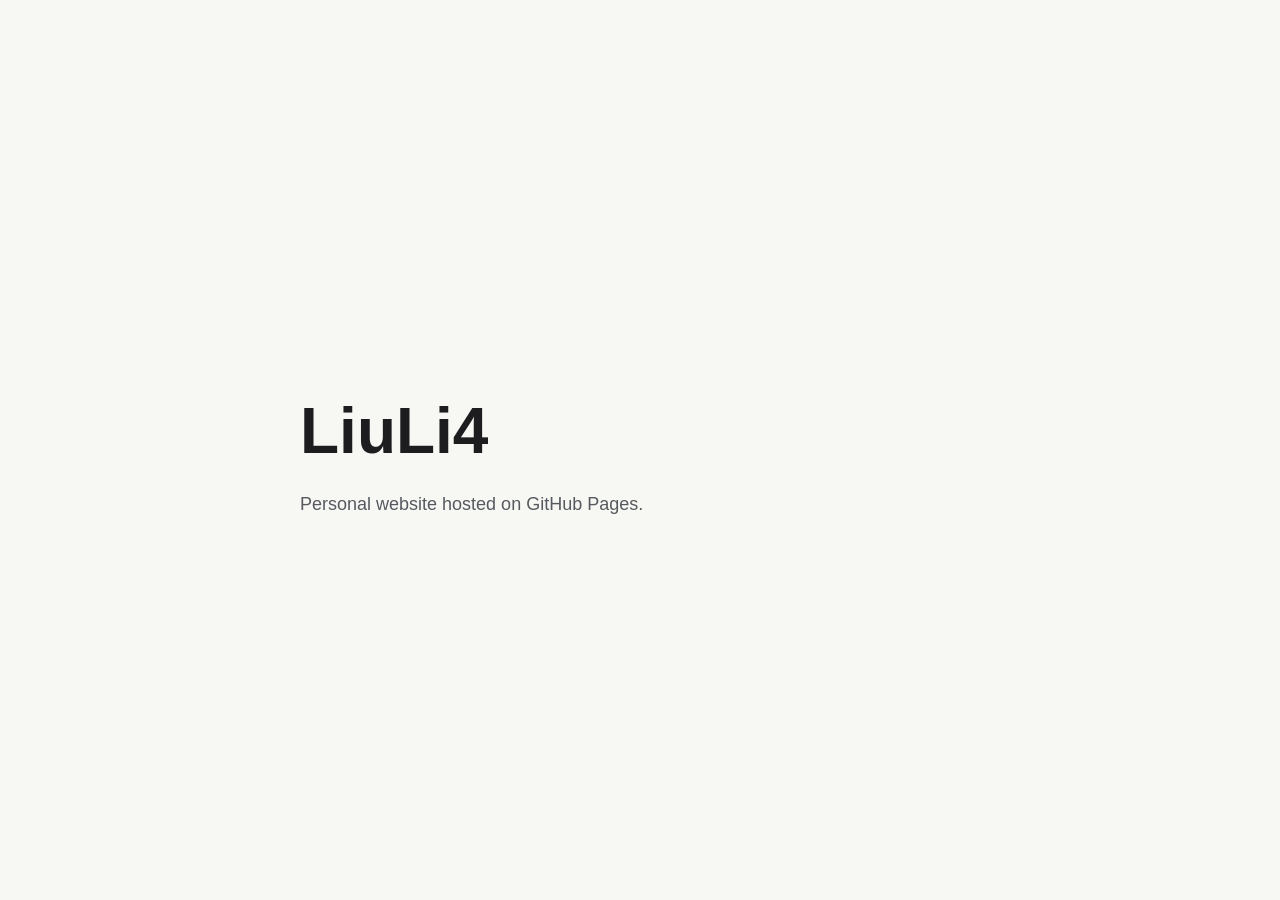
==== index.html @ 3a9c4a0f "Add GitHub Pages placeholder" ====
<!doctype html>
<html lang="zh-CN">
  <head>
    <meta charset="utf-8">
    <meta name="viewport" content="width=device-width, initial-scale=1">
    <title>LiuLi4</title>
    <meta name="description" content="LiuLi4 personal website">
    <style>
      :root {
        color-scheme: light dark;
        font-family:
          -apple-system, BlinkMacSystemFont, "Segoe UI", sans-serif;
        line-height: 1.5;
      }

      body {
        display: grid;
        min-height: 100vh;
        margin: 0;
        place-items: center;
        background: #f7f7f4;
        color: #1d1d1f;
      }

      main {
        width: min(680px, calc(100% - 48px));
      }

      h1 {
        margin: 0 0 12px;
        font-size: clamp(2rem, 6vw, 4rem);
        font-weight: 700;
      }

      p {
        max-width: 36rem;
        margin: 0;
        color: #565a5f;
        font-size: 1.125rem;
      }

      @media (prefers-color-scheme: dark) {
        body {
          background: #111214;
          color: #f4f4f0;
        }

        p {
          color: #b7bbc0;
        }
      }
    </style>
  </head>
  <body>
    <main>
      <h1>LiuLi4</h1>
      <p>Personal website hosted on GitHub Pages.</p>
    </main>
  </body>
</html>
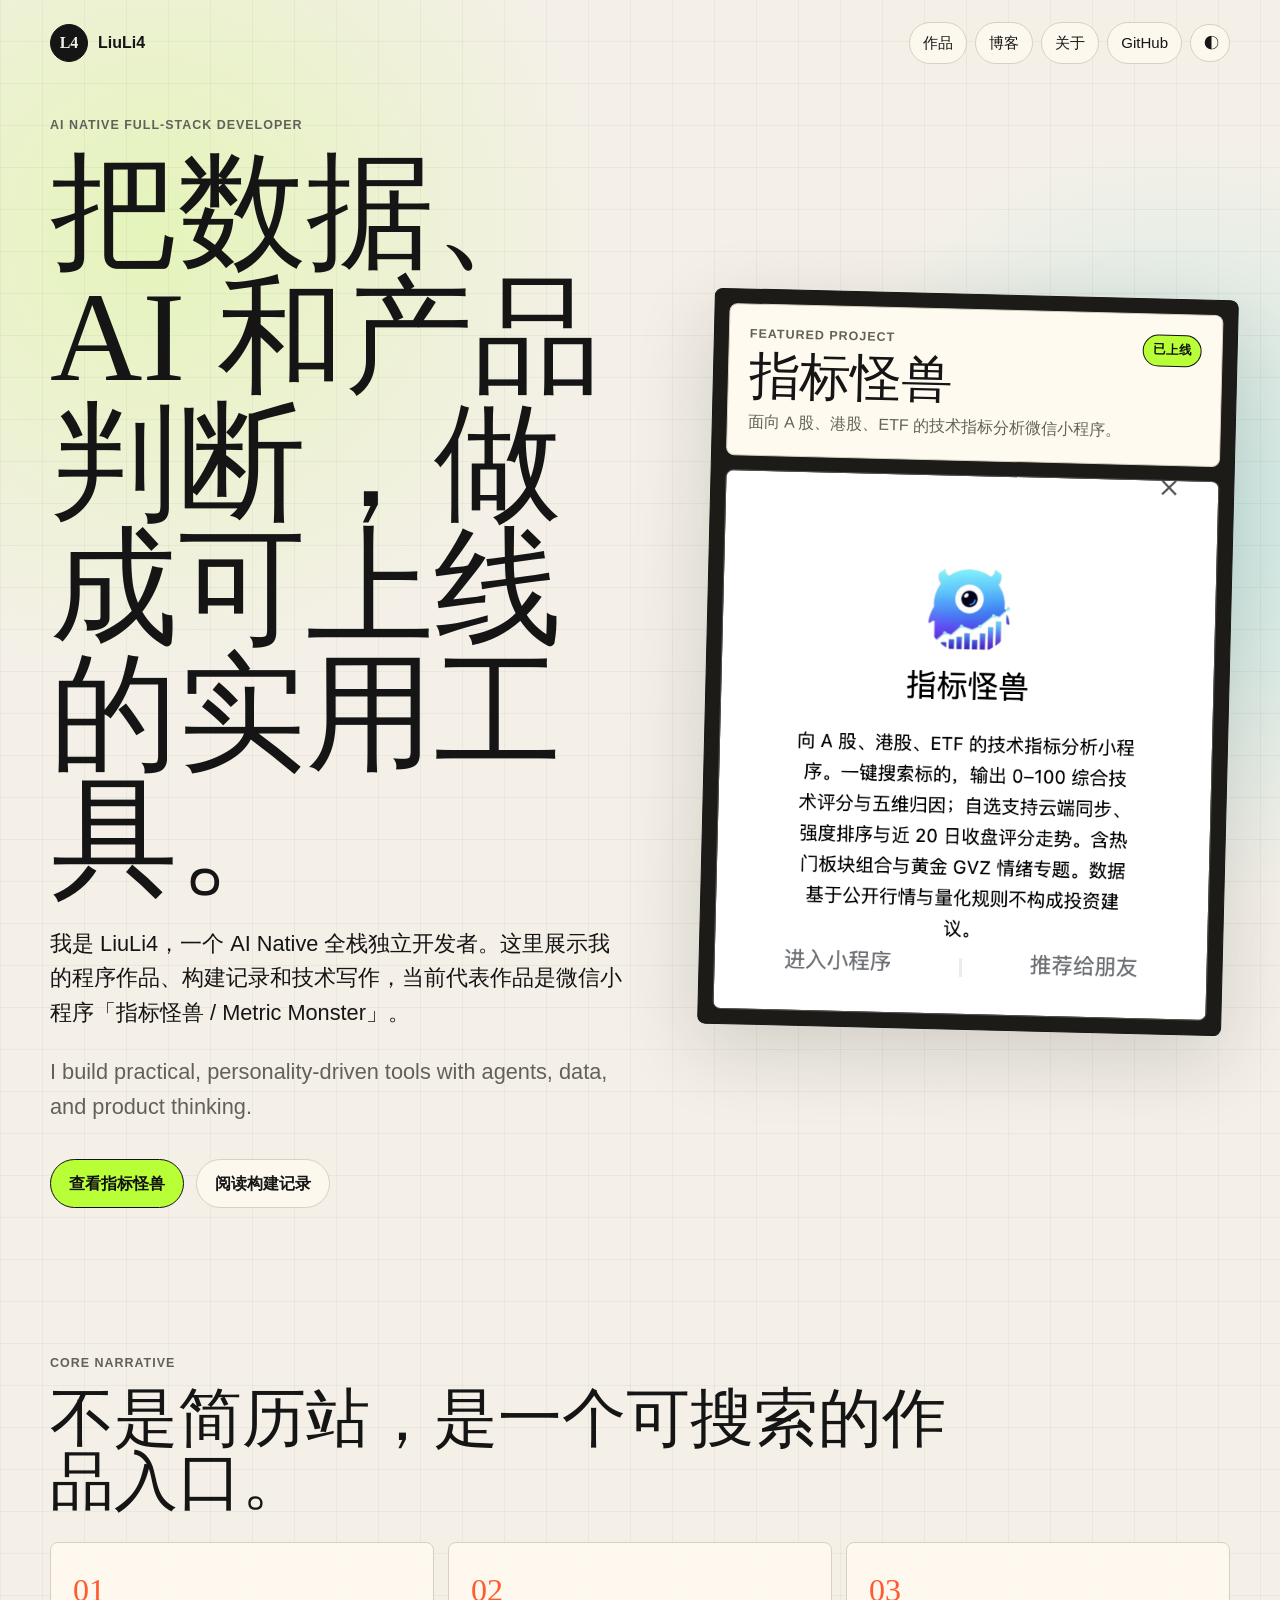
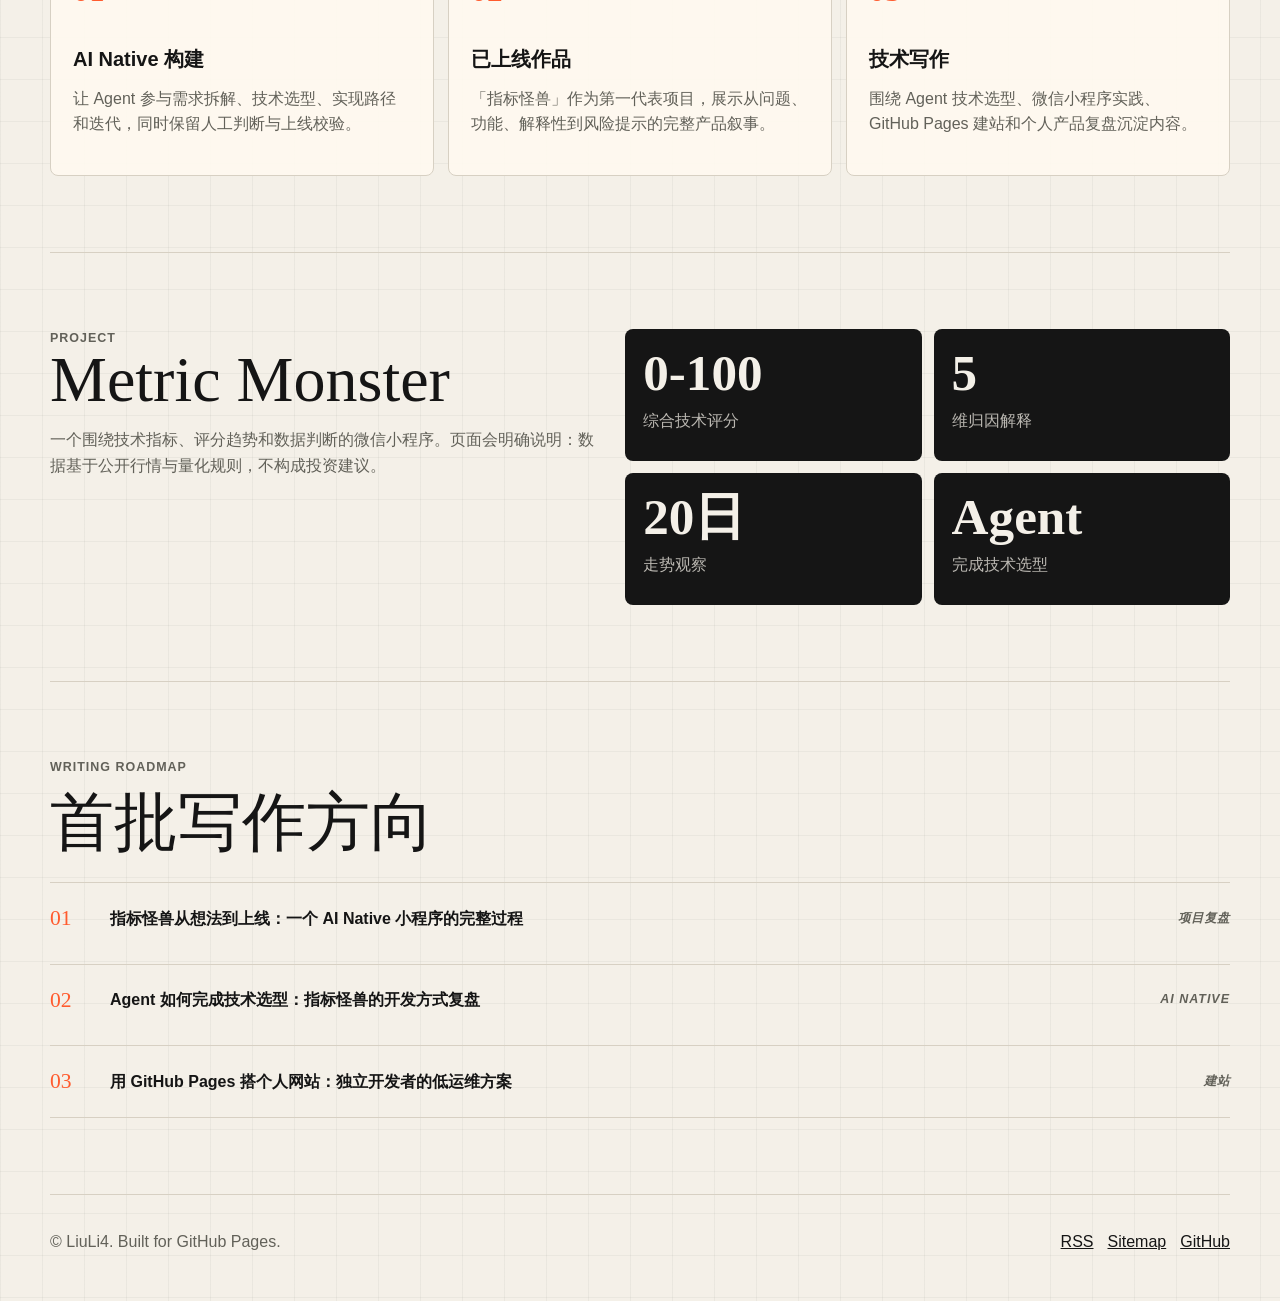
==== commit 3b6736f8: "LIU-4: build LiuLi4 personal site Co-authored-by: multica-agent <github@multica.ai>" ====
--- a/index.html
+++ b/index.html
@@ -1,60 +1,164 @@
 <!doctype html>
-<html lang="zh-CN">
+<html lang="zh-CN" data-theme="light">
   <head>
     <meta charset="utf-8">
     <meta name="viewport" content="width=device-width, initial-scale=1">
-    <title>LiuLi4</title>
-    <meta name="description" content="LiuLi4 personal website">
-    <style>
-      :root {
-        color-scheme: light dark;
-        font-family:
-          -apple-system, BlinkMacSystemFont, "Segoe UI", sans-serif;
-        line-height: 1.5;
+    <link rel="icon" href="/favicon.svg" type="image/svg+xml">
+    <title>LiuLi4 | AI Native 全栈独立开发者</title>
+    <meta name="description" content="LiuLi4 的个人网站。记录 AI Native 全栈开发、独立产品实践和已上线作品「指标怪兽 / Metric Monster」。">
+    <link rel="canonical" href="https://liuli4.github.io/">
+    <meta property="og:type" content="website">
+    <meta property="og:title" content="LiuLi4 | AI Native 全栈独立开发者">
+    <meta property="og:description" content="AI Native 全栈独立开发者，正在把数据、AI 和产品判断做成可上线的实用工具。">
+    <meta property="og:url" content="https://liuli4.github.io/">
+    <meta property="og:image" content="https://liuli4.github.io/assets/metric-monster.png">
+    <meta name="twitter:card" content="summary_large_image">
+    <link rel="stylesheet" href="/styles.css">
+    <link rel="alternate" type="application/rss+xml" title="LiuLi4 RSS" href="/rss.xml">
+    <script>
+      const savedTheme = localStorage.getItem("theme");
+      const prefersDark = window.matchMedia("(prefers-color-scheme: dark)").matches;
+      document.documentElement.dataset.theme = savedTheme || (prefersDark ? "dark" : "light");
+    </script>
+    <script type="application/ld+json">
+      {
+        "@context": "https://schema.org",
+        "@type": "Person",
+        "name": "LiuLi4",
+        "url": "https://liuli4.github.io/",
+        "sameAs": ["https://github.com/LiuLi4"],
+        "jobTitle": "AI Native Full-stack Developer",
+        "knowsAbout": ["AI Native development", "Agent-led development", "Full-stack development", "WeChat Mini Programs"]
       }
-
-      body {
-        display: grid;
-        min-height: 100vh;
-        margin: 0;
-        place-items: center;
-        background: #f7f7f4;
-        color: #1d1d1f;
+    </script>
+    <script type="application/ld+json">
+      {
+        "@context": "https://schema.org",
+        "@type": "WebSite",
+        "name": "LiuLi4",
+        "url": "https://liuli4.github.io/",
+        "inLanguage": ["zh-CN", "en"]
       }
-
-      main {
-        width: min(680px, calc(100% - 48px));
-      }
-
-      h1 {
-        margin: 0 0 12px;
-        font-size: clamp(2rem, 6vw, 4rem);
-        font-weight: 700;
-      }
-
-      p {
-        max-width: 36rem;
-        margin: 0;
-        color: #565a5f;
-        font-size: 1.125rem;
-      }
-
-      @media (prefers-color-scheme: dark) {
-        body {
-          background: #111214;
-          color: #f4f4f0;
-        }
-
-        p {
-          color: #b7bbc0;
-        }
-      }
-    </style>
+    </script>
   </head>
   <body>
-    <main>
-      <h1>LiuLi4</h1>
-      <p>Personal website hosted on GitHub Pages.</p>
+    <a class="skip-link" href="#main">跳到主要内容</a>
+    <header class="site-header">
+      <a class="brand" href="/" aria-label="LiuLi4 首页">
+        <span class="brand-mark">L4</span>
+        <span>LiuLi4</span>
+      </a>
+      <nav class="nav" aria-label="主导航">
+        <a href="/projects/">作品</a>
+        <a href="/blog/">博客</a>
+        <a href="/about/">关于</a>
+        <a href="https://github.com/LiuLi4">GitHub</a>
+        <button class="theme-toggle" type="button" aria-label="切换明暗主题" data-theme-toggle>◐</button>
+      </nav>
+    </header>
+
+    <main id="main">
+      <section class="hero section-grid">
+        <div class="hero-copy">
+          <p class="eyebrow">AI Native Full-stack Developer</p>
+          <h1>把数据、AI 和产品判断，做成可上线的实用工具。</h1>
+          <p class="hero-lede">
+            我是 LiuLi4，一个 AI Native 全栈独立开发者。这里展示我的程序作品、构建记录和技术写作，当前代表作品是微信小程序「指标怪兽 / Metric Monster」。
+          </p>
+          <p class="hero-lede en">
+            I build practical, personality-driven tools with agents, data, and product thinking.
+          </p>
+          <div class="actions">
+            <a class="button primary" href="/projects/metric-monster/">查看指标怪兽</a>
+            <a class="button" href="/blog/">阅读构建记录</a>
+          </div>
+        </div>
+        <div class="hero-panel" aria-label="指标怪兽概览">
+          <div class="signal-card">
+            <div>
+              <p class="card-kicker">Featured project</p>
+              <h2>指标怪兽</h2>
+              <p>面向 A 股、港股、ETF 的技术指标分析微信小程序。</p>
+            </div>
+            <span class="status live">已上线</span>
+          </div>
+          <img class="product-shot" src="/assets/metric-monster.png" width="720" height="540" alt="指标怪兽微信小程序界面截图">
+        </div>
+      </section>
+
+      <section class="section">
+        <div class="section-heading">
+          <p class="eyebrow">Core narrative</p>
+          <h2>不是简历站，是一个可搜索的作品入口。</h2>
+        </div>
+        <div class="feature-grid">
+          <article class="feature">
+            <span class="feature-index">01</span>
+            <h3>AI Native 构建</h3>
+            <p>让 Agent 参与需求拆解、技术选型、实现路径和迭代，同时保留人工判断与上线校验。</p>
+          </article>
+          <article class="feature">
+            <span class="feature-index">02</span>
+            <h3>已上线作品</h3>
+            <p>「指标怪兽」作为第一代表项目，展示从问题、功能、解释性到风险提示的完整产品叙事。</p>
+          </article>
+          <article class="feature">
+            <span class="feature-index">03</span>
+            <h3>技术写作</h3>
+            <p>围绕 Agent 技术选型、微信小程序实践、GitHub Pages 建站和个人产品复盘沉淀内容。</p>
+          </article>
+        </div>
+      </section>
+
+      <section class="section split">
+        <div>
+          <p class="eyebrow">Project</p>
+          <h2>Metric Monster</h2>
+          <p>
+            一个围绕技术指标、评分趋势和数据判断的微信小程序。页面会明确说明：数据基于公开行情与量化规则，不构成投资建议。
+          </p>
+        </div>
+        <div class="metric-list">
+          <div><strong>0-100</strong><span>综合技术评分</span></div>
+          <div><strong>5</strong><span>维归因解释</span></div>
+          <div><strong>20日</strong><span>走势观察</span></div>
+          <div><strong>Agent</strong><span>完成技术选型</span></div>
+        </div>
+      </section>
+
+      <section class="section">
+        <div class="section-heading">
+          <p class="eyebrow">Writing roadmap</p>
+          <h2>首批写作方向</h2>
+        </div>
+        <div class="post-list">
+          <a href="/blog/" class="post-row">
+            <span>01</span>
+            <strong>指标怪兽从想法到上线：一个 AI Native 小程序的完整过程</strong>
+            <em>项目复盘</em>
+          </a>
+          <a href="/blog/" class="post-row">
+            <span>02</span>
+            <strong>Agent 如何完成技术选型：指标怪兽的开发方式复盘</strong>
+            <em>AI Native</em>
+          </a>
+          <a href="/blog/" class="post-row">
+            <span>03</span>
+            <strong>用 GitHub Pages 搭个人网站：独立开发者的低运维方案</strong>
+            <em>建站</em>
+          </a>
+        </div>
+      </section>
     </main>
+
+    <footer class="site-footer">
+      <p>© LiuLi4. Built for GitHub Pages.</p>
+      <div>
+        <a href="/rss.xml">RSS</a>
+        <a href="/sitemap.xml">Sitemap</a>
+        <a href="https://github.com/LiuLi4">GitHub</a>
+      </div>
+    </footer>
+    <script src="/site.js" defer></script>
   </body>
 </html>
--- a/styles.css
+++ b/styles.css
@@ -0,0 +1,536 @@
+:root {
+  color-scheme: light;
+  --bg: #f4f0e8;
+  --ink: #151515;
+  --muted: #626159;
+  --line: #d7d0c3;
+  --panel: #fffaf0;
+  --panel-strong: #1d1b18;
+  --accent: #b8ff38;
+  --accent-2: #ff5b2e;
+  --accent-3: #25cad3;
+  --shadow: 0 24px 80px rgba(27, 24, 18, 0.16);
+  --radius: 8px;
+  font-family: "Avenir Next", "Gill Sans", "Trebuchet MS", sans-serif;
+}
+
+:root[data-theme="dark"] {
+  color-scheme: dark;
+  --bg: #10100e;
+  --ink: #f4f0e8;
+  --muted: #b8b0a2;
+  --line: #39352d;
+  --panel: #191812;
+  --panel-strong: #f4f0e8;
+  --accent: #b8ff38;
+  --accent-2: #ff714d;
+  --accent-3: #4dd5dc;
+  --shadow: 0 24px 80px rgba(0, 0, 0, 0.42);
+}
+
+* {
+  box-sizing: border-box;
+}
+
+html {
+  scroll-behavior: smooth;
+}
+
+body {
+  margin: 0;
+  background:
+    linear-gradient(90deg, rgba(21, 21, 21, 0.045) 1px, transparent 1px),
+    linear-gradient(0deg, rgba(21, 21, 21, 0.045) 1px, transparent 1px),
+    radial-gradient(circle at 12% 8%, rgba(184, 255, 56, 0.26), transparent 28rem),
+    radial-gradient(circle at 92% 18%, rgba(37, 202, 211, 0.2), transparent 24rem),
+    var(--bg);
+  background-size: 42px 42px, 42px 42px, auto, auto, auto;
+  color: var(--ink);
+  line-height: 1.6;
+}
+
+a {
+  color: inherit;
+}
+
+img {
+  display: block;
+  max-width: 100%;
+}
+
+.skip-link {
+  position: absolute;
+  left: 16px;
+  top: -48px;
+  z-index: 20;
+  background: var(--accent);
+  color: #111;
+  padding: 10px 14px;
+}
+
+.skip-link:focus {
+  top: 16px;
+}
+
+.site-header,
+.site-footer {
+  width: min(1180px, calc(100% - 32px));
+  margin: 0 auto;
+}
+
+.site-header {
+  display: flex;
+  align-items: center;
+  justify-content: space-between;
+  gap: 20px;
+  padding: 22px 0;
+}
+
+.brand,
+.nav,
+.actions,
+.site-footer,
+.metric-list,
+.tags {
+  display: flex;
+  align-items: center;
+}
+
+.brand {
+  gap: 10px;
+  font-weight: 800;
+  text-decoration: none;
+}
+
+.brand-mark {
+  display: grid;
+  width: 38px;
+  height: 38px;
+  place-items: center;
+  background: var(--ink);
+  color: var(--bg);
+  border: 1px solid var(--ink);
+  border-radius: 50%;
+  font-family: Georgia, "Times New Roman", serif;
+}
+
+.nav {
+  gap: 8px;
+  flex-wrap: wrap;
+  justify-content: flex-end;
+}
+
+.nav a,
+.theme-toggle,
+.button,
+.tag {
+  border: 1px solid var(--line);
+  border-radius: 999px;
+  background: color-mix(in srgb, var(--panel) 82%, transparent);
+  color: var(--ink);
+  text-decoration: none;
+}
+
+.nav a,
+.theme-toggle {
+  min-height: 38px;
+  padding: 8px 13px;
+  font-size: 0.94rem;
+}
+
+.theme-toggle {
+  width: 40px;
+  cursor: pointer;
+}
+
+.section,
+.section-grid {
+  width: min(1180px, calc(100% - 32px));
+  margin: 0 auto;
+}
+
+.section {
+  padding: 76px 0;
+}
+
+.section-grid {
+  display: grid;
+  grid-template-columns: minmax(0, 1.05fr) minmax(320px, 0.95fr);
+  gap: clamp(28px, 6vw, 76px);
+  align-items: center;
+  min-height: calc(100vh - 96px);
+  padding: 30px 0 70px;
+}
+
+.eyebrow,
+.card-kicker,
+.status,
+.tag,
+.post-row em {
+  margin: 0;
+  color: var(--muted);
+  font-size: 0.78rem;
+  font-weight: 800;
+  letter-spacing: 0.08em;
+  text-transform: uppercase;
+}
+
+h1,
+h2,
+h3 {
+  margin: 0;
+  line-height: 0.98;
+  letter-spacing: 0;
+}
+
+h1,
+h2 {
+  font-family: Georgia, "Times New Roman", serif;
+}
+
+h1 {
+  max-width: 880px;
+  margin-top: 14px;
+  font-size: clamp(3.5rem, 10vw, 8.8rem);
+  font-weight: 500;
+}
+
+h2 {
+  font-size: clamp(2.1rem, 5vw, 4.8rem);
+  font-weight: 500;
+}
+
+h3 {
+  font-size: 1.25rem;
+}
+
+p {
+  color: var(--muted);
+}
+
+.hero-lede {
+  max-width: 720px;
+  margin: 24px 0 0;
+  color: var(--ink);
+  font-size: clamp(1.08rem, 2vw, 1.36rem);
+}
+
+.hero-lede.en {
+  color: var(--muted);
+}
+
+.actions {
+  gap: 12px;
+  flex-wrap: wrap;
+  margin-top: 34px;
+}
+
+.button {
+  min-height: 46px;
+  padding: 11px 18px;
+  font-weight: 800;
+}
+
+.button.primary {
+  background: var(--accent);
+  border-color: #111;
+  color: #111;
+}
+
+.hero-panel {
+  position: relative;
+  padding: 14px;
+  background: var(--panel-strong);
+  border: 1px solid var(--ink);
+  border-radius: var(--radius);
+  box-shadow: var(--shadow);
+  transform: rotate(1.4deg);
+}
+
+.signal-card {
+  display: flex;
+  align-items: flex-start;
+  justify-content: space-between;
+  gap: 16px;
+  padding: 20px;
+  background: var(--panel);
+  border: 1px solid var(--line);
+  border-radius: var(--radius);
+}
+
+.signal-card h2 {
+  margin: 6px 0 8px;
+  color: var(--ink);
+  font-size: clamp(1.8rem, 4vw, 3.2rem);
+}
+
+.signal-card p {
+  margin: 0;
+}
+
+.status.live {
+  flex: 0 0 auto;
+  background: var(--accent);
+  color: #111;
+  border: 1px solid #111;
+  border-radius: 999px;
+  padding: 5px 9px;
+}
+
+.product-shot {
+  width: 100%;
+  margin-top: 14px;
+  border: 1px solid rgba(255, 255, 255, 0.24);
+  border-radius: var(--radius);
+  object-fit: cover;
+}
+
+.section-heading {
+  display: grid;
+  gap: 14px;
+  max-width: 900px;
+  margin-bottom: 28px;
+}
+
+.feature-grid,
+.project-grid,
+.content-grid {
+  display: grid;
+  grid-template-columns: repeat(3, minmax(0, 1fr));
+  gap: 14px;
+}
+
+.feature,
+.project-card,
+.content-card,
+.notice,
+.article-shell {
+  background: color-mix(in srgb, var(--panel) 90%, transparent);
+  border: 1px solid var(--line);
+  border-radius: var(--radius);
+}
+
+.feature,
+.project-card,
+.content-card,
+.notice {
+  padding: 22px;
+}
+
+.feature-index {
+  display: inline-block;
+  margin-bottom: 34px;
+  color: var(--accent-2);
+  font-family: Georgia, "Times New Roman", serif;
+  font-size: 2rem;
+}
+
+.split {
+  display: grid;
+  grid-template-columns: minmax(0, 0.95fr) minmax(320px, 1.05fr);
+  gap: 28px;
+  align-items: start;
+  border-top: 1px solid var(--line);
+  border-bottom: 1px solid var(--line);
+}
+
+.split p {
+  max-width: 650px;
+}
+
+.metric-list {
+  display: grid;
+  grid-template-columns: repeat(2, minmax(0, 1fr));
+  gap: 12px;
+}
+
+.metric-list div {
+  min-height: 132px;
+  padding: 18px;
+  background: var(--ink);
+  color: var(--bg);
+  border-radius: var(--radius);
+}
+
+.metric-list strong {
+  display: block;
+  font-family: Georgia, "Times New Roman", serif;
+  font-size: clamp(2rem, 4vw, 3.8rem);
+  line-height: 1;
+}
+
+.metric-list span {
+  display: block;
+  margin-top: 10px;
+  color: color-mix(in srgb, var(--bg) 74%, transparent);
+}
+
+.post-list {
+  display: grid;
+  gap: 10px;
+}
+
+.post-row {
+  display: grid;
+  grid-template-columns: 44px minmax(0, 1fr) auto;
+  gap: 16px;
+  align-items: center;
+  padding: 18px 0;
+  border-top: 1px solid var(--line);
+  text-decoration: none;
+}
+
+.post-row:last-child {
+  border-bottom: 1px solid var(--line);
+}
+
+.post-row span {
+  color: var(--accent-2);
+  font-family: Georgia, "Times New Roman", serif;
+  font-size: 1.35rem;
+}
+
+.site-footer {
+  justify-content: space-between;
+  gap: 16px;
+  flex-wrap: wrap;
+  padding: 34px 0 46px;
+  border-top: 1px solid var(--line);
+}
+
+.site-footer p {
+  margin: 0;
+}
+
+.site-footer div {
+  display: flex;
+  gap: 14px;
+  flex-wrap: wrap;
+}
+
+.page-hero {
+  width: min(980px, calc(100% - 32px));
+  margin: 0 auto;
+  padding: 70px 0 52px;
+}
+
+.page-hero p {
+  max-width: 760px;
+  font-size: 1.16rem;
+}
+
+.project-card {
+  display: grid;
+  gap: 16px;
+  text-decoration: none;
+}
+
+.project-card img {
+  aspect-ratio: 4 / 3;
+  width: 100%;
+  border-radius: var(--radius);
+  object-fit: cover;
+}
+
+.tags {
+  gap: 8px;
+  flex-wrap: wrap;
+}
+
+.tag {
+  padding: 5px 9px;
+}
+
+.article-shell {
+  width: min(980px, calc(100% - 32px));
+  margin: 0 auto 80px;
+  padding: clamp(22px, 4vw, 46px);
+}
+
+.article-shell h2,
+.article-shell h3 {
+  margin-top: 38px;
+  margin-bottom: 10px;
+}
+
+.article-shell h2 {
+  font-size: clamp(1.7rem, 4vw, 3rem);
+}
+
+.article-shell h3 {
+  font-size: 1.28rem;
+}
+
+.article-shell li + li {
+  margin-top: 8px;
+}
+
+.article-image {
+  margin: 28px 0;
+  border-radius: var(--radius);
+  border: 1px solid var(--line);
+}
+
+.notice {
+  border-color: color-mix(in srgb, var(--accent-2) 60%, var(--line));
+}
+
+.notice strong {
+  color: var(--accent-2);
+}
+
+.content-grid {
+  grid-template-columns: repeat(2, minmax(0, 1fr));
+}
+
+.content-card {
+  display: grid;
+  gap: 8px;
+}
+
+.content-card p,
+.content-card h3 {
+  margin: 0;
+}
+
+@media (max-width: 860px) {
+  .site-header {
+    align-items: flex-start;
+    flex-direction: column;
+  }
+
+  .section-grid,
+  .split,
+  .feature-grid,
+  .project-grid,
+  .content-grid {
+    grid-template-columns: 1fr;
+  }
+
+  .hero-panel {
+    transform: none;
+  }
+
+  .post-row {
+    grid-template-columns: 36px minmax(0, 1fr);
+  }
+
+  .post-row em {
+    grid-column: 2;
+  }
+}
+
+@media (max-width: 540px) {
+  .nav a,
+  .theme-toggle {
+    min-height: 44px;
+  }
+
+  .metric-list {
+    grid-template-columns: 1fr;
+  }
+
+  .signal-card {
+    flex-direction: column;
+  }
+}
